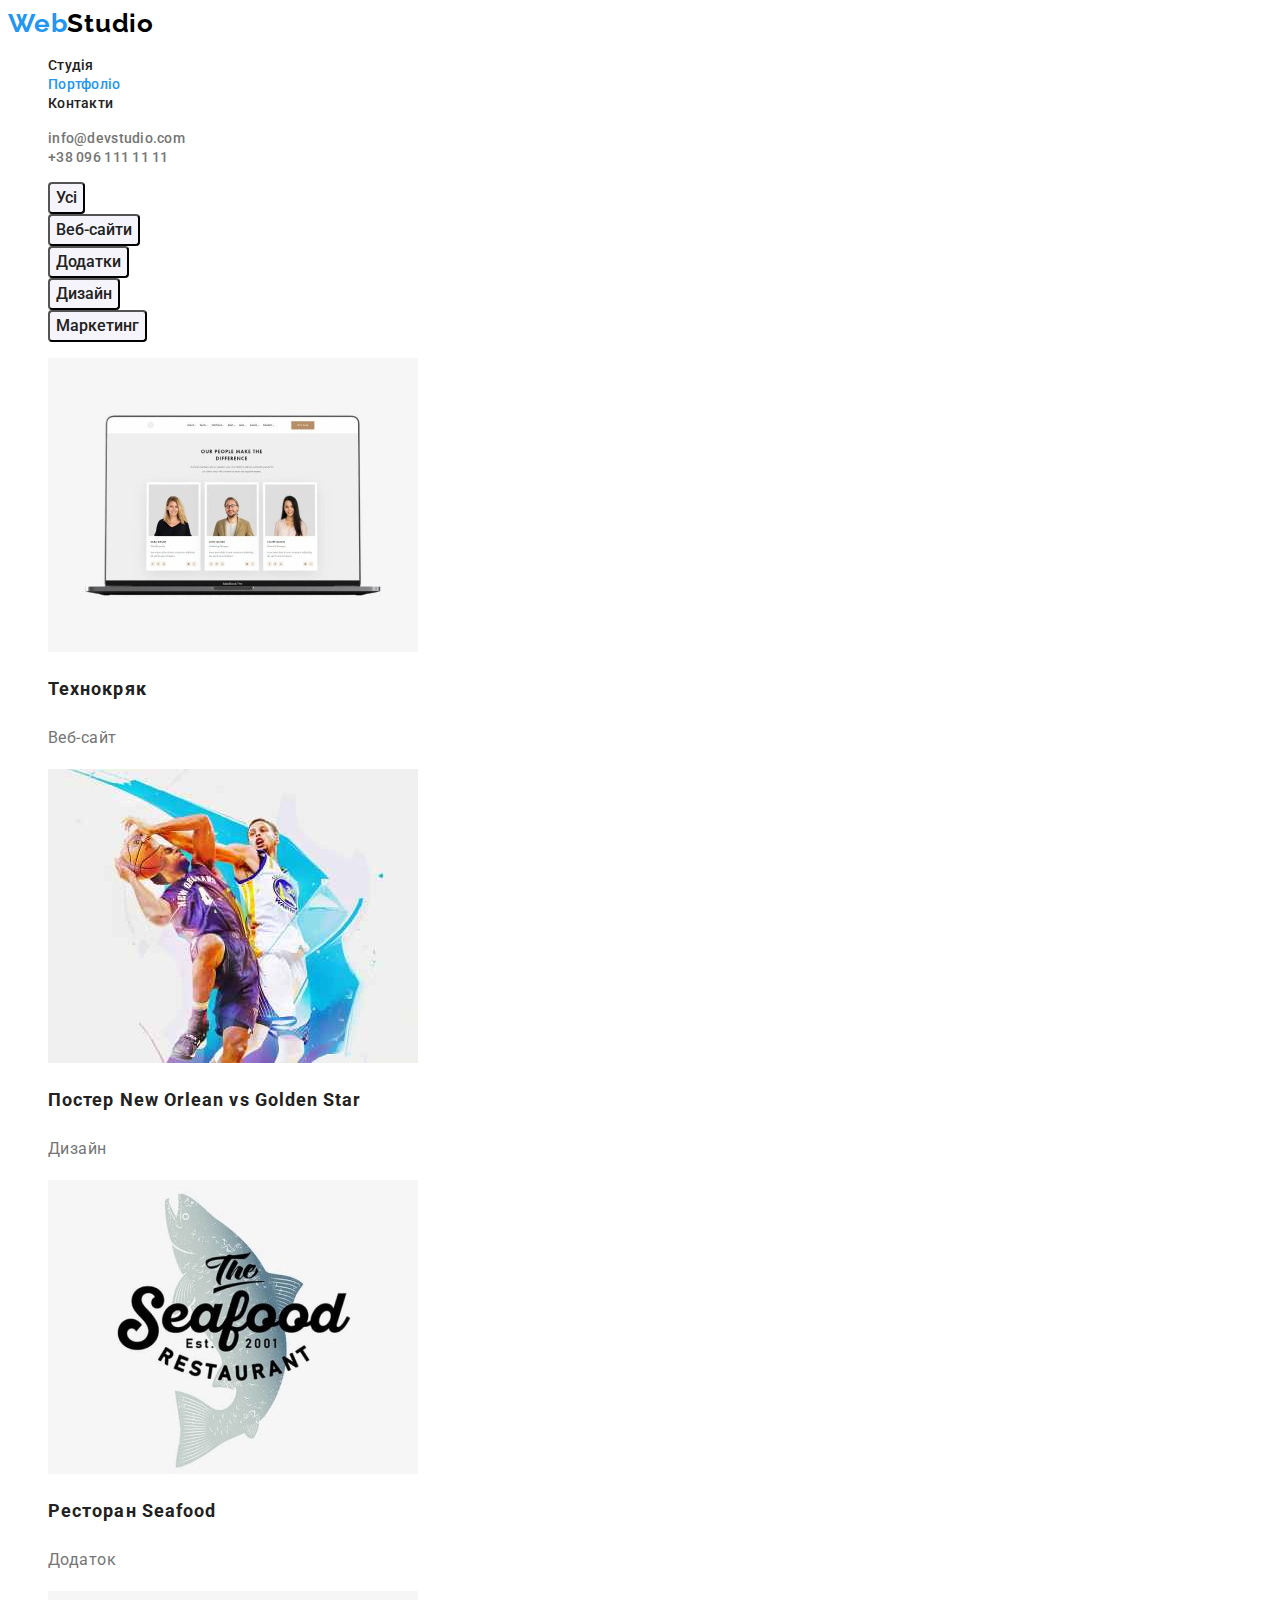
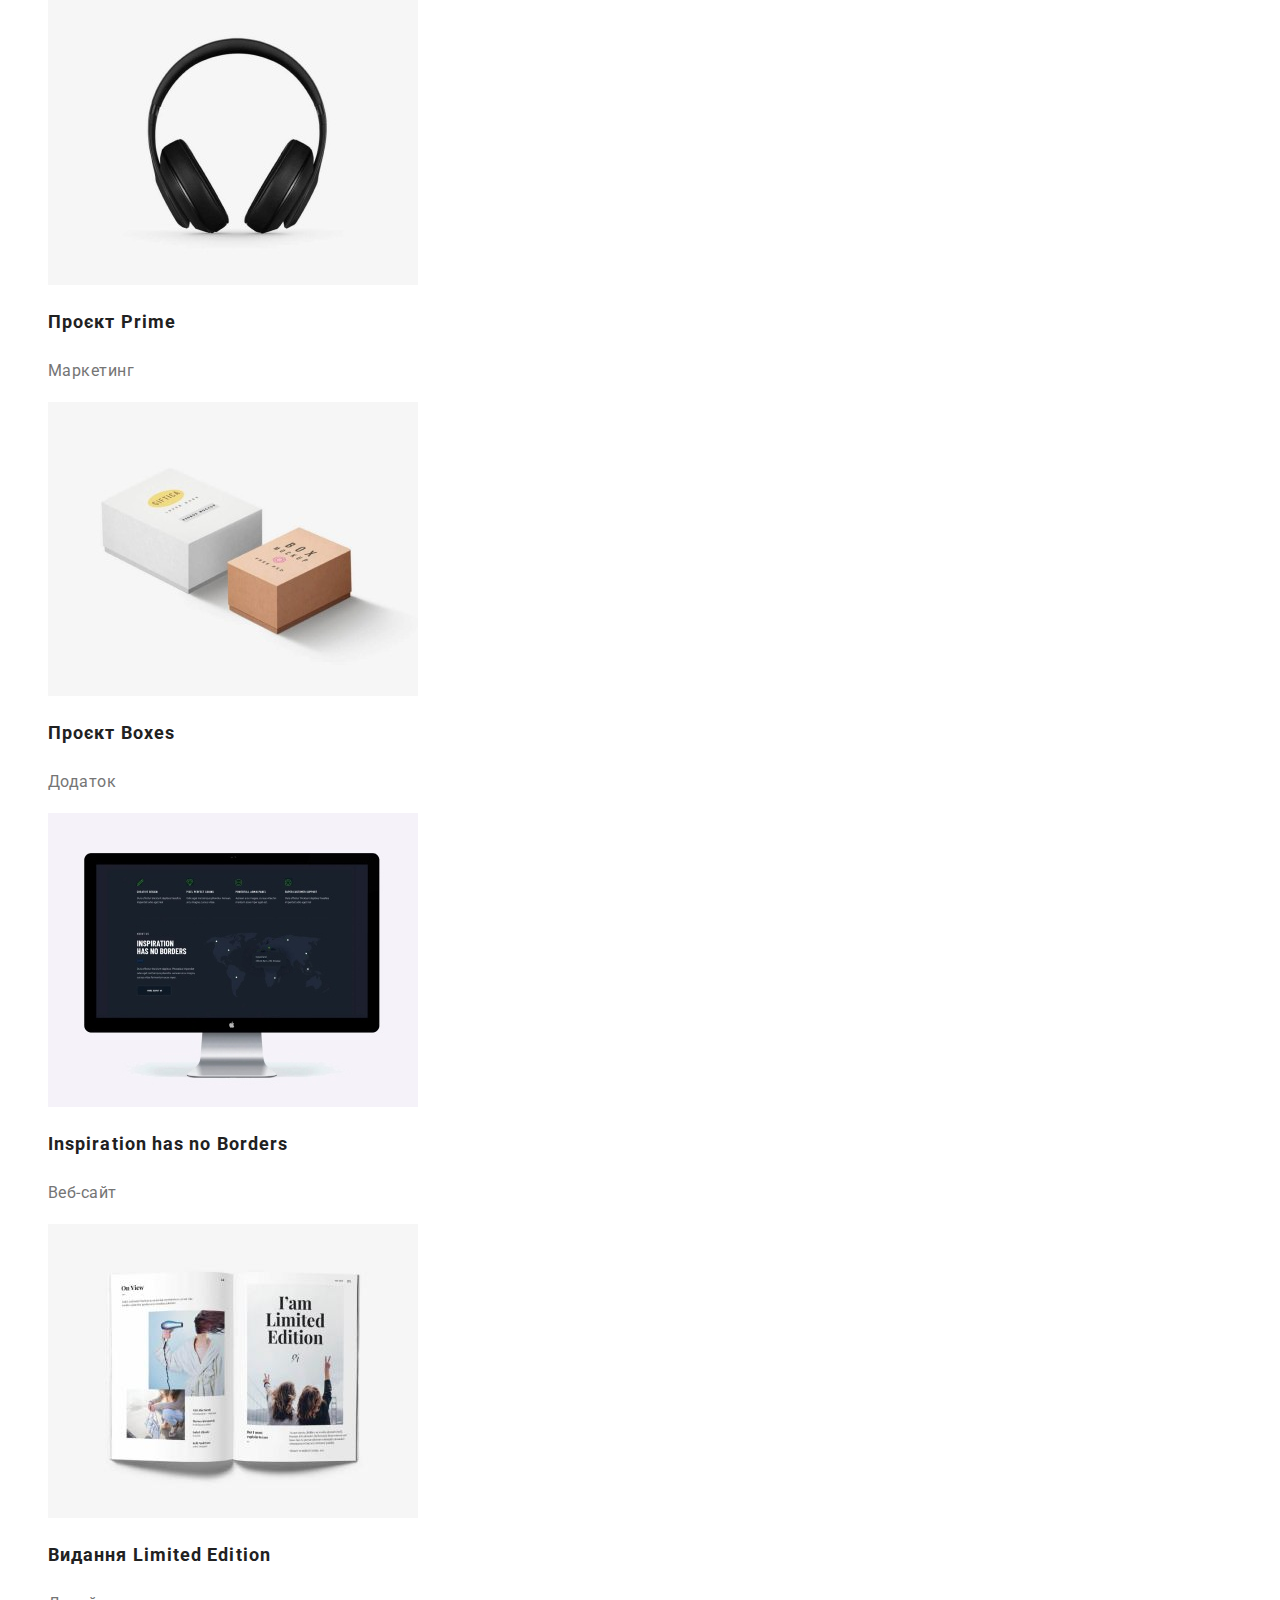
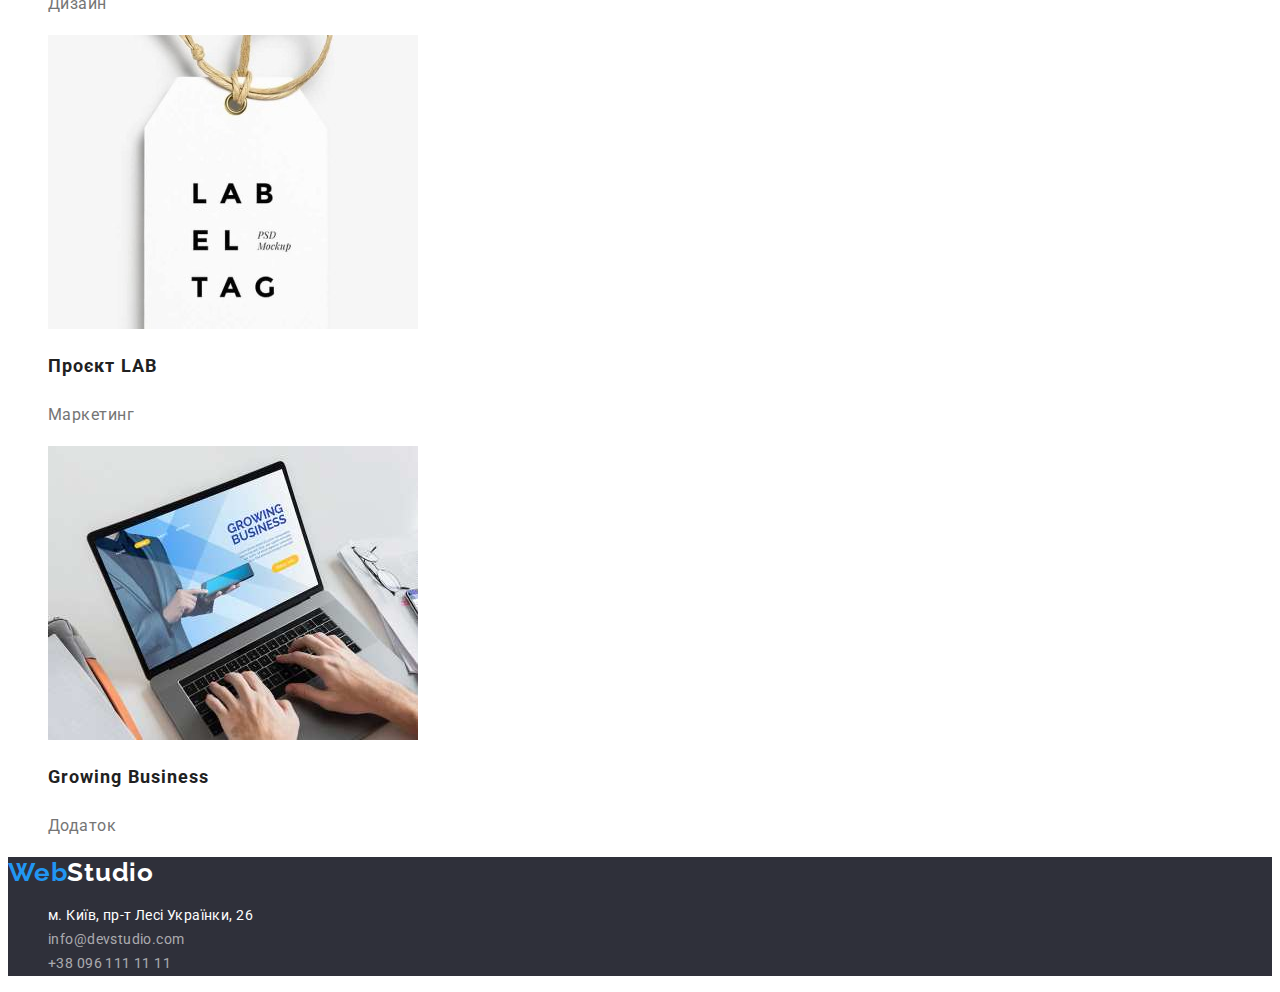
==== portfolio.html @ 32c5006b "Added portfolio.html from hw-02" ====
<!DOCTYPE html>
<html lang="uk">
  <head>
    <meta charset="UTF-8" />
    <meta http-equiv="X-UA-Compatible" content="IE=edge" />
    <meta name="viewport" content="width=device-width, initial-scale=1.0" />
    <link
      href="https://fonts.googleapis.com/css2?family=Raleway:wght@700&family=Roboto:wght@400;500;700;900&display=swap"
      rel="stylesheet"
    />
    <link rel="stylesheet" href="./css/styles.css" />
    <title lang="en">Портфоліо</title>
  </head>
  <body>
    <!-- Header navigation -->
    <header>
      <a href="./index.html" class="logo link">Web<span class="logo-header">Studio</span></a>
      <nav>
        <ul class="page-nav list">
          <li><a class="menu-link link" href="./index.html">Студія</a></li>
          <li><a class="menu-link link current" href="./portfolio.html">Портфоліо</a></li>
          <li><a class="menu-link link" href="">Контакти</a></li>
        </ul>
      </nav>
      <ul class="contact list">
        <li>
          <a class="contact-link link" href="mailto:info@devstudio.com">info@devstudio.com</a>
        </li>
        <li><a class="contact-link link" href="tel:+380961111111">+38 096 111 11 11</a></li>
      </ul>
    </header>
    <main>
      <!-- Portfolio navigation -->
      <section class="section portfolio">
        <h1 hidden>Приклади робіт</h1>
        <ul class="filter-list list">
          <li><button type="button" class="filter-btn">Усі</button></li>
          <li><button type="button" class="filter-btn">Веб-сайти</button></li>
          <li><button type="button" class="filter-btn">Додатки</button></li>
          <li><button type="button" class="filter-btn">Дизайн</button></li>
          <li><button type="button" class="filter-btn">Маркетинг</button></li>
        </ul>
        <ul class="portfolio-list list">
          <li>
            <a href="#" class="portfolio-link link">
              <img class="portfolio-img" src="./img/portfolio_1.jpg" alt="Технокряк" width="370" />
              <h2 class="portfolio-title">Технокряк</h2>
              <p class="portfolio-text">Веб-сайт</p>
            </a>
          </li>
          <li>
            <a href="#" class="portfolio-link link">
              <img
                class="portfolio-img"
                src="./img/portfolio_2.jpg"
                alt="New Orlean vs Golden Star"
                width="370"
              />
              <h2 class="portfolio-title">
                Постер <span lang="en">New Orlean vs Golden Star</span>
              </h2>
              <p class="portfolio-text">Дизайн</p>
            </a>
          </li>
          <li>
            <a href="#" class="portfolio-link link">
              <img class="portfolio-img" src="./img/portfolio_3.jpg" alt="Seafood" width="370" />
              <h2 class="portfolio-title">Ресторан <span lang="en">Seafood</span></h2>
              <p class="portfolio-text">Додаток</p>
            </a>
          </li>
          <li>
            <a href="#" class="portfolio-link link">
              <img class="portfolio-img" src="./img/portfolio_4.jpg" alt="Prime" width="370" />
              <h2 class="portfolio-title">Проєкт <span lang="en">Prime</span></h2>
              <p class="portfolio-text">Маркетинг</p>
            </a>
          </li>
          <li>
            <a href="#" class="potfolio-link link">
              <img class="portfolio-img" src="./img/portfolio_5.jpg" alt="Boxes" width="370" />
              <h2 class="portfolio-title">Проєкт <span lang="en">Boxes</span></h2>
              <p class="portfolio-text">Додаток</p>
            </a>
          </li>
          <li>
            <a href="#" class="portfolio-link link">
              <img
                class="portfolio-img"
                src="./img/portfolio_6.jpg"
                alt="Inspiration has no Borders"
                width="370"
              />
              <h2 class="portfolio-title"><span lang="en">Inspiration has no Borders</span></h2>
              <p class="portfolio-text">Веб-сайт</p>
            </a>
          </li>
          <li>
            <a href="#" class="portfolio-link link">
              <img
                class="portfolio-img"
                src="./img/portfolio_7.jpg"
                alt="Limited Edition"
                width="370"
              />
              <h2 class="portfolio-title">Видання <span lang="en">Limited Edition</span></h2>
              <p class="portfolio-text">Дизайн</p>
            </a>
          </li>
          <li>
            <a href="#" class="portfolio-link link">
              <img class="portfolio-img" src="./img/portfolio_8.jpg" alt="LAB" width="370" />
              <h2 class="portfolio-title">Проєкт <span lang="en">LAB</span></h2>
              <p class="portfolio-text">Маркетинг</p>
            </a>
          </li>
          <li>
            <a href="#" class="portfolio-link link">
              <img
                class="portfolio-img"
                src="./img/portfolio_9.jpg"
                alt="Growing Business"
                width="370"
              />
              <h2 class="portfolio-title"><span lang="en">Growing Business</span></h2>
              <p class="portfolio-text">Додаток</p>
            </a>
          </li>
        </ul>
      </section>
    </main>
    <!-- Footer section -->
    <footer class="footer">
      <a class="logo link" href="./index.html">Web<span class="logo-footer">Studio</span></a>
      <address>
        <ul class="footer-address list">
          <li>
            <a
              class="footer-location link"
              href="https://goo.gl/maps/BwEUq69gMEttFAh37"
              target="_blank"
              rel="noopener noreferrer nofollow"
              >м. Київ, пр-т Лесі Українки, 26</a
            >
          </li>
          <li>
            <a class="footer-conctact link" href="mailto:info@devstudio.com">info@devstudio.com</a>
          </li>
          <li><a class="footer-conctact link" href="tel:+380961111111">+38 096 111 11 11</a></li>
        </ul>
      </address>
    </footer>
  </body>
</html>
---- css/styles.css ----
/* * {
  margin: 0;
 
} */

:root {
  --primary-text-color: #212121;
  --add-text-color: #757575;
  --accent-color: #2196f3;
  --button-bg-color: #f5f4fa;
  --text-white-color: #ffffff;
  --bg-site-color: #ffffff;
  --bg-dark-color: #2f303a;
}

body {
  color: var(--primary-text-color);
  background-color: var(--bg-site-color);
  font-family: Roboto, sans-serif;
}

/* Header logo */
.logo {
  color: var(--accent-color);
  font-family: Raleway, sans-serif;
  font-weight: 700;
  font-size: 26px;
  line-height: 1.2;
  letter-spacing: 0.03em;
}

.logo-header {
  color: #000000;
}

.link {
  text-decoration: none;
}

.list {
  list-style: none;
}

/* Site nav */
.menu-link {
  font-weight: 500;
  font-size: 14px;
  line-height: 1.14;
  letter-spacing: 0.02em;
  color: var(--primary-text-color);
}

.menu-link:hover,
.menu-link:focus {
  color: var(--accent-color);
}

.menu-link:active {
  color: var(--accent-color);
}

.current {
  color: var(--accent-color);
}

/* Address header */
.contact-link {
  color: var(--add-text-color);
  font-size: 14px;
  font-weight: 500;
  line-height: 1.14;
  letter-spacing: 0.02em;
}

.contact-link:hover,
.contact-link:focus {
  color: var(--accent-color);
}

/* Hero section */
.hero {
  background-color: #2f303a;
}

.hero-title {
  color: #ffffff;

  font-weight: 900;
  font-size: 44px;
  line-height: 1.4;
  letter-spacing: 0.06em;
  text-transform: uppercase;
  text-align: center;
}

.btn-hero {
  font-weight: 700;
  font-size: 16px;
  line-height: 1.88;
  display: flex;
  align-items: center;
  text-align: center;
  letter-spacing: 0.06em;
  font-family: inherit;

  background-color: var(--accent-color);
  color: var(--text-white-color);
  cursor: pointer;
}

.btn-hero:hover,
.btn-hero:focus {
  background-color: #188ce8;
}

/* Features section */
.features-title {
  font-size: 14px;
  line-height: 1.14;
  letter-spacing: 0.03em;

  text-transform: uppercase;
}

.features-text {
  font-size: 14px;
  line-height: 1.7;
  letter-spacing: 0.03em;
  color: var(--add-text-color);
}

/* Activity section */
.activity-title,
.team-title {
  font-size: 36px;
  line-height: 1.2;
  text-align: center;
  letter-spacing: 0.03em;
}

/* Our team */
.team {
  background-color: #f5f4fa;
}

.team-name {
  font-weight: 500;
  font-size: 16px;
  line-height: 1.2;
  /* text-align: center; */
  letter-spacing: 0.03em;
}

.team-job {
  font-size: 16px;
  line-height: 1.19;
  /* text-align: center; */
  letter-spacing: 0.03em;
  color: var(--add-text-color);
}

/* Footer */
.footer {
  background-color: var(--bg-dark-color);
}

.logo-footer {
  color: var(--text-white-color);
}

.footer-location {
  font-style: normal;
  font-size: 14px;
  line-height: 1.71;
  letter-spacing: 0.03em;
  color: var(--text-white-color);
}

.footer-conctact {
  font-style: normal;
  font-size: 14px;
  line-height: 1.71;
  letter-spacing: 0.03em;
  color: rgba(255, 255, 255, 0.6);
}

.footer-location:hover,
.footer-location:focus {
  color: var(--accent-color);
}

.footer-conctact:hover,
.footer-conctact:focus {
  color: var(--accent-color);
}

/* CSS PORTFOLIO */

.portfolio {
  color: var(--primary-text-color);
}

.filter-btn {
  font-weight: 500;
  font-size: 16px;
  line-height: 1.62;

  text-align: center;
  font-family: inherit;

  color: var(--primary-text-color);
  background-color: var(--button-bg-color);
  cursor: pointer;
  border-radius: 4px;
}

.filter-btn:hover,
.filter-btn:focus {
  color: var(--text-white-color);
  background-color: var(--accent-color);
}

.portfolio-title {
  font-size: 18px;
  line-height: 2;
  letter-spacing: 0.06em;
  color: var(--primary-text-color);
}

.portfolio-text {
  font-size: 16px;
  line-height: 1.88;
  letter-spacing: 0.03em;
  color: var(--add-text-color);
}
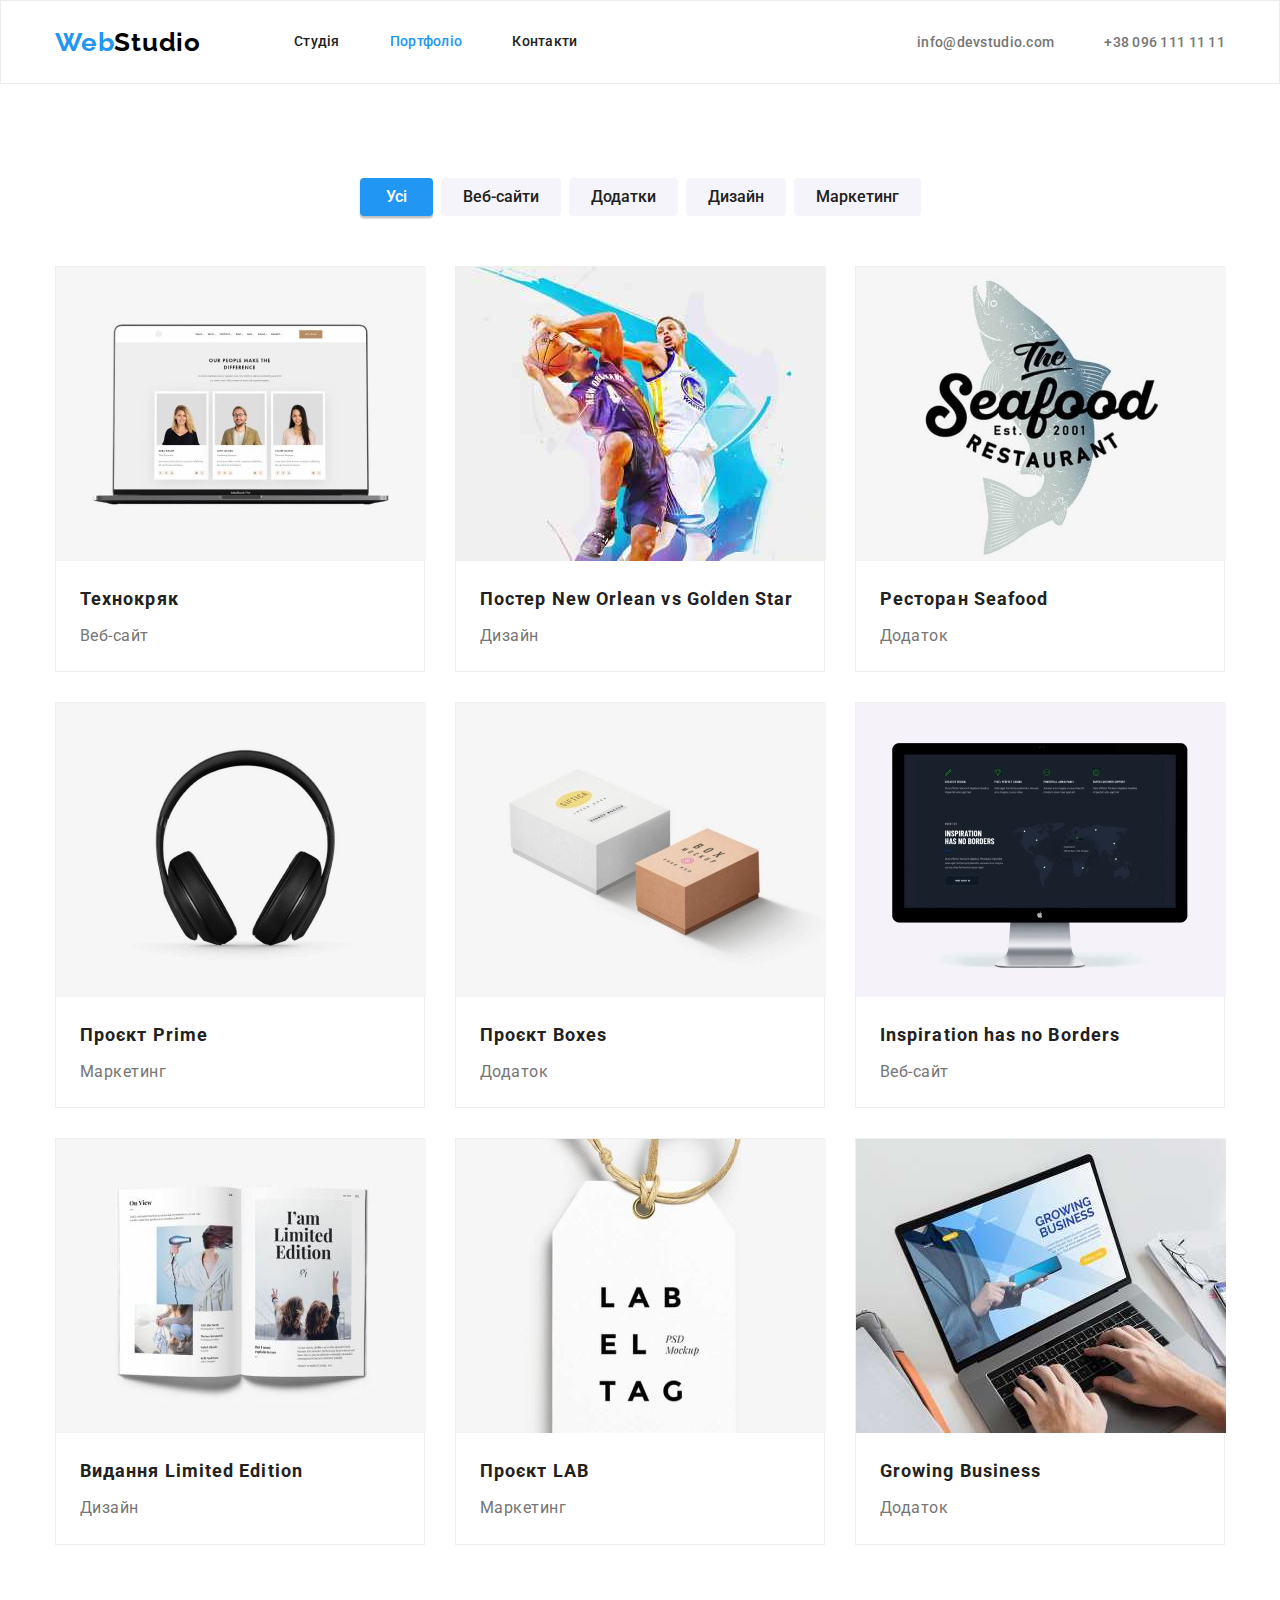
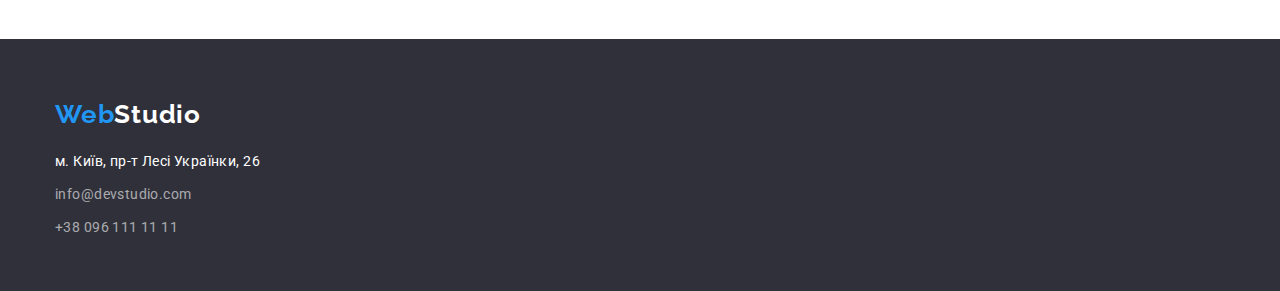
==== commit 1896f8ed: "Updated portfolio.html" ====
--- a/portfolio.html
+++ b/portfolio.html
@@ -8,147 +8,192 @@
       href="https://fonts.googleapis.com/css2?family=Raleway:wght@700&family=Roboto:wght@400;500;700;900&display=swap"
       rel="stylesheet"
     />
+    <link
+      rel="stylesheet"
+      href="https://cdnjs.cloudflare.com/ajax/libs/modern-normalize/1.1.0/modern-normalize.min.css"
+    />
     <link rel="stylesheet" href="./css/styles.css" />
-    <title lang="en">Портфоліо</title>
+    <title lang="en">Portfolio</title>
   </head>
   <body>
     <!-- Header navigation -->
-    <header>
-      <a href="./index.html" class="logo link">Web<span class="logo-header">Studio</span></a>
-      <nav>
-        <ul class="page-nav list">
-          <li><a class="menu-link link" href="./index.html">Студія</a></li>
-          <li><a class="menu-link link current" href="./portfolio.html">Портфоліо</a></li>
-          <li><a class="menu-link link" href="">Контакти</a></li>
+    <header class="header">
+      <div class="header-container container">
+        <a href="./index.html" class="logo link">Web<span class="logo-header">Studio</span></a>
+        <nav>
+          <ul class="page-nav list">
+            <li class="item"><a class="menu-link link" href="./index.html">Студія</a></li>
+            <li class="item">
+              <a class="menu-link link current" href="./portfolio.html">Портфоліо</a>
+            </li>
+            <li class="item"><a class="menu-link link" href="">Контакти</a></li>
+          </ul>
+        </nav>
+        <ul class="contact-list list">
+          <li class="item">
+            <a class="contact-link link" href="mailto:info@devstudio.com">info@devstudio.com</a>
+          </li>
+          <li class="item">
+            <a class="contact-link link" href="tel:+380961111111">+38 096 111 11 11</a>
+          </li>
         </ul>
-      </nav>
-      <ul class="contact list">
-        <li>
-          <a class="contact-link link" href="mailto:info@devstudio.com">info@devstudio.com</a>
-        </li>
-        <li><a class="contact-link link" href="tel:+380961111111">+38 096 111 11 11</a></li>
-      </ul>
+      </div>
     </header>
     <main>
       <!-- Portfolio navigation -->
-      <section class="section portfolio">
-        <h1 hidden>Приклади робіт</h1>
-        <ul class="filter-list list">
-          <li><button type="button" class="filter-btn">Усі</button></li>
-          <li><button type="button" class="filter-btn">Веб-сайти</button></li>
-          <li><button type="button" class="filter-btn">Додатки</button></li>
-          <li><button type="button" class="filter-btn">Дизайн</button></li>
-          <li><button type="button" class="filter-btn">Маркетинг</button></li>
-        </ul>
-        <ul class="portfolio-list list">
-          <li>
-            <a href="#" class="portfolio-link link">
-              <img class="portfolio-img" src="./img/portfolio_1.jpg" alt="Технокряк" width="370" />
-              <h2 class="portfolio-title">Технокряк</h2>
-              <p class="portfolio-text">Веб-сайт</p>
-            </a>
-          </li>
-          <li>
-            <a href="#" class="portfolio-link link">
-              <img
-                class="portfolio-img"
-                src="./img/portfolio_2.jpg"
-                alt="New Orlean vs Golden Star"
-                width="370"
-              />
-              <h2 class="portfolio-title">
-                Постер <span lang="en">New Orlean vs Golden Star</span>
-              </h2>
-              <p class="portfolio-text">Дизайн</p>
-            </a>
-          </li>
-          <li>
-            <a href="#" class="portfolio-link link">
-              <img class="portfolio-img" src="./img/portfolio_3.jpg" alt="Seafood" width="370" />
-              <h2 class="portfolio-title">Ресторан <span lang="en">Seafood</span></h2>
-              <p class="portfolio-text">Додаток</p>
-            </a>
-          </li>
-          <li>
-            <a href="#" class="portfolio-link link">
-              <img class="portfolio-img" src="./img/portfolio_4.jpg" alt="Prime" width="370" />
-              <h2 class="portfolio-title">Проєкт <span lang="en">Prime</span></h2>
-              <p class="portfolio-text">Маркетинг</p>
-            </a>
-          </li>
-          <li>
-            <a href="#" class="potfolio-link link">
-              <img class="portfolio-img" src="./img/portfolio_5.jpg" alt="Boxes" width="370" />
-              <h2 class="portfolio-title">Проєкт <span lang="en">Boxes</span></h2>
-              <p class="portfolio-text">Додаток</p>
-            </a>
-          </li>
-          <li>
-            <a href="#" class="portfolio-link link">
-              <img
-                class="portfolio-img"
-                src="./img/portfolio_6.jpg"
-                alt="Inspiration has no Borders"
-                width="370"
-              />
-              <h2 class="portfolio-title"><span lang="en">Inspiration has no Borders</span></h2>
-              <p class="portfolio-text">Веб-сайт</p>
-            </a>
-          </li>
-          <li>
-            <a href="#" class="portfolio-link link">
-              <img
-                class="portfolio-img"
-                src="./img/portfolio_7.jpg"
-                alt="Limited Edition"
-                width="370"
-              />
-              <h2 class="portfolio-title">Видання <span lang="en">Limited Edition</span></h2>
-              <p class="portfolio-text">Дизайн</p>
-            </a>
-          </li>
-          <li>
-            <a href="#" class="portfolio-link link">
-              <img class="portfolio-img" src="./img/portfolio_8.jpg" alt="LAB" width="370" />
-              <h2 class="portfolio-title">Проєкт <span lang="en">LAB</span></h2>
-              <p class="portfolio-text">Маркетинг</p>
-            </a>
-          </li>
-          <li>
-            <a href="#" class="portfolio-link link">
-              <img
-                class="portfolio-img"
-                src="./img/portfolio_9.jpg"
-                alt="Growing Business"
-                width="370"
-              />
-              <h2 class="portfolio-title"><span lang="en">Growing Business</span></h2>
-              <p class="portfolio-text">Додаток</p>
-            </a>
-          </li>
-        </ul>
+      <section class="section-portfolio section">
+        <div class="container">
+          <h1 hidden>Приклади робіт</h1>
+          <ul class="filter-list list">
+            <li class="item">
+              <button type="button" class="filter-btn button-all primary">Усі</button>
+            </li>
+            <li class="item"><button type="button" class="filter-btn">Веб-сайти</button></li>
+            <li class="item"><button type="button" class="filter-btn">Додатки</button></li>
+            <li class="item"><button type="button" class="filter-btn">Дизайн</button></li>
+            <li class="item"><button type="button" class="filter-btn">Маркетинг</button></li>
+          </ul>
+        </div>
+        <div class="container">
+          <ul class="portfolio-list list">
+            <li class="item">
+              <a href="#" class="portfolio-link link">
+                <img
+                  class="portfolio-img"
+                  src="./img/portfolio_1.jpg"
+                  alt="Технокряк"
+                  width="370"
+                />
+                <div class="text-item">
+                  <h2 class="portfolio-title">Технокряк</h2>
+                  <p class="portfolio-text">Веб-сайт</p>
+                </div>
+              </a>
+            </li>
+            <li class="item">
+              <a href="#" class="portfolio-link link">
+                <img
+                  class="portfolio-img"
+                  src="./img/portfolio_2.jpg"
+                  alt="New Orlean vs Golden Star"
+                  width="370"
+                />
+                <div class="text-item">
+                  <h2 class="portfolio-title">
+                    Постер <span lang="en">New Orlean vs Golden Star</span>
+                  </h2>
+                  <p class="portfolio-text">Дизайн</p>
+                </div>
+              </a>
+            </li>
+            <li class="item">
+              <a href="#" class="portfolio-link link">
+                <img class="portfolio-img" src="./img/portfolio_3.jpg" alt="Seafood" width="370" />
+                <div class="text-item">
+                  <h2 class="portfolio-title">Ресторан <span lang="en">Seafood</span></h2>
+                  <p class="portfolio-text">Додаток</p>
+                </div>
+              </a>
+            </li>
+            <li class="item">
+              <a href="#" class="portfolio-link link">
+                <img class="portfolio-img" src="./img/portfolio_4.jpg" alt="Prime" width="370" />
+                <div class="text-item">
+                  <h2 class="portfolio-title">Проєкт <span lang="en">Prime</span></h2>
+                  <p class="portfolio-text">Маркетинг</p>
+                </div>
+              </a>
+            </li>
+            <li class="item">
+              <a href="#" class="potfolio-link link">
+                <img class="portfolio-img" src="./img/portfolio_5.jpg" alt="Boxes" width="370" />
+                <div class="text-item">
+                  <h2 class="portfolio-title">Проєкт <span lang="en">Boxes</span></h2>
+                  <p class="portfolio-text">Додаток</p>
+                </div>
+              </a>
+            </li>
+            <li class="item">
+              <a href="#" class="portfolio-link link">
+                <img
+                  class="portfolio-img"
+                  src="./img/portfolio_6.jpg"
+                  alt="Inspiration has no Borders"
+                  width="370"
+                />
+                <div class="text-item">
+                  <h2 class="portfolio-title"><span lang="en">Inspiration has no Borders</span></h2>
+                  <p class="portfolio-text">Веб-сайт</p>
+                </div>
+              </a>
+            </li>
+            <li class="item">
+              <a href="#" class="portfolio-link link">
+                <img
+                  class="portfolio-img"
+                  src="./img/portfolio_7.jpg"
+                  alt="Limited Edition"
+                  width="370"
+                />
+                <div class="text-item">
+                  <h2 class="portfolio-title">Видання <span lang="en">Limited Edition</span></h2>
+                  <p class="portfolio-text">Дизайн</p>
+                </div>
+              </a>
+            </li>
+            <li class="item">
+              <a href="#" class="portfolio-link link">
+                <img class="portfolio-img" src="./img/portfolio_8.jpg" alt="LAB" width="370" />
+                <div class="text-item">
+                  <h2 class="portfolio-title">Проєкт <span lang="en">LAB</span></h2>
+                  <p class="portfolio-text">Маркетинг</p>
+                </div>
+              </a>
+            </li>
+            <li class="item">
+              <a href="#" class="portfolio-link link">
+                <img
+                  class="portfolio-img"
+                  src="./img/portfolio_9.jpg"
+                  alt="Growing Business"
+                  width="370"
+                />
+                <div class="text-item">
+                  <h2 class="portfolio-title"><span lang="en">Growing Business</span></h2>
+                  <p class="portfolio-text">Додаток</p>
+                </div>
+              </a>
+            </li>
+          </ul>
+        </div>
       </section>
     </main>
     <!-- Footer section -->
     <footer class="footer">
-      <a class="logo link" href="./index.html">Web<span class="logo-footer">Studio</span></a>
-      <address>
-        <ul class="footer-address list">
-          <li>
-            <a
-              class="footer-location link"
-              href="https://goo.gl/maps/BwEUq69gMEttFAh37"
-              target="_blank"
-              rel="noopener noreferrer nofollow"
-              >м. Київ, пр-т Лесі Українки, 26</a
-            >
-          </li>
-          <li>
-            <a class="footer-conctact link" href="mailto:info@devstudio.com">info@devstudio.com</a>
-          </li>
-          <li><a class="footer-conctact link" href="tel:+380961111111">+38 096 111 11 11</a></li>
-        </ul>
-      </address>
+      <div class="container">
+        <a class="logo link link-footer" href="./index.html"
+          >Web<span class="logo-footer">Studio</span></a
+        >
+        <address>
+          <ul class="footer-address list">
+            <li>
+              <a
+                class="footer-location link"
+                href="https://goo.gl/maps/BwEUq69gMEttFAh37"
+                target="_blank"
+                rel="noopener noreferrer nofollow"
+                >м. Київ, пр-т Лесі Українки, 26</a
+              >
+            </li>
+            <li>
+              <a class="footer-conctact link" href="mailto:info@devstudio.com"
+                >info@devstudio.com</a
+              >
+            </li>
+            <li><a class="footer-conctact link" href="tel:+380961111111">+38 096 111 11 11</a></li>
+          </ul>
+        </address>
+      </div>
     </footer>
   </body>
 </html>
--- a/css/styles.css
+++ b/css/styles.css
@@ -1,8 +1,3 @@
-/* * {
-  margin: 0;
- 
-} */
-
 :root {
   --primary-text-color: #212121;
   --add-text-color: #757575;
@@ -13,13 +8,67 @@
   --bg-dark-color: #2f303a;
 }
 
+/* Global styles */
+html {
+  box-sizing: border-box;
+}
+
+*,
+*::before,
+*::after {
+  box-sizing: inherit;
+}
+
 body {
   color: var(--primary-text-color);
   background-color: var(--bg-site-color);
   font-family: Roboto, sans-serif;
+  margin: 0;
+}
+
+h1,
+h2,
+h3,
+h4,
+h5,
+h6,
+p {
+  margin-top: 0;
+  margin-bottom: 0;
+}
+
+.link {
+  text-decoration: none;
+}
+
+.list {
+  list-style: none;
+  padding: 0;
+  margin: 0;
+}
+
+.section {
+  padding-top: 94px;
+  padding-bottom: 94px;
+}
+
+.container {
+  width: 1200px;
+  padding: 0 15px;
+  margin: 0 auto;
 }
 
 /* Header logo */
+
+.header {
+  border: 1px solid #ececec;
+}
+
+.header-container {
+  display: flex;
+  align-items: center;
+}
+
 .logo {
   color: var(--accent-color);
   font-family: Raleway, sans-serif;
@@ -33,21 +82,28 @@
   color: #000000;
 }
 
-.link {
-  text-decoration: none;
-}
-
-.list {
-  list-style: none;
-}
-
-/* Site nav */
+/* Nav section */
+
+.page-nav {
+  display: flex;
+  margin-left: 93px;
+}
+
 .menu-link {
+  display: block;
+  padding-top: 32px;
+  padding-bottom: 32px;
+
   font-weight: 500;
   font-size: 14px;
   line-height: 1.14;
   letter-spacing: 0.02em;
+
   color: var(--primary-text-color);
+}
+
+.page-nav .item:not(:last-child) {
+  margin-right: 50px;
 }
 
 .menu-link:hover,
@@ -63,13 +119,29 @@
   color: var(--accent-color);
 }
 
-/* Address header */
+/* Contact section */
+
+.contact-list {
+  display: flex;
+  margin-left: auto;
+}
+
+.contact-list .item {
+  padding-top: 32px;
+  padding-bottom: 32px;
+}
+
+.contact-list .item:not(:last-child) {
+  margin-right: 50px;
+}
+
 .contact-link {
-  color: var(--add-text-color);
   font-size: 14px;
   font-weight: 500;
   line-height: 1.14;
   letter-spacing: 0.02em;
+
+  color: var(--add-text-color);
 }
 
 .contact-link:hover,
@@ -78,34 +150,48 @@
 }
 
 /* Hero section */
-.hero {
+
+.section-hero {
+  padding-top: 200px;
+  padding-bottom: 200px;
+  margin: 0 auto;
+  text-align: center;
+
   background-color: #2f303a;
 }
 
 .hero-title {
-  color: #ffffff;
+  margin: 0 auto;
+  margin-bottom: 30px;
+  width: 696px;
 
   font-weight: 900;
   font-size: 44px;
   line-height: 1.4;
   letter-spacing: 0.06em;
   text-transform: uppercase;
-  text-align: center;
+
+  color: #ffffff;
 }
 
 .btn-hero {
+  display: inline-block;
+  padding: 10px 32px;
+  min-width: 216px;
+
   font-weight: 700;
   font-size: 16px;
   line-height: 1.88;
-  display: flex;
-  align-items: center;
-  text-align: center;
   letter-spacing: 0.06em;
   font-family: inherit;
 
   background-color: var(--accent-color);
   color: var(--text-white-color);
   cursor: pointer;
+
+  border: transparent;
+  box-shadow: 0px 4px 4px rgba(0, 0, 0, 0.15);
+  border-radius: 4px;
 }
 
 .btn-hero:hover,
@@ -114,7 +200,14 @@
 }
 
 /* Features section */
+
+.features-list {
+  display: flex;
+}
+
 .features-title {
+  margin-bottom: 10px;
+
   font-size: 14px;
   line-height: 1.14;
   letter-spacing: 0.03em;
@@ -126,42 +219,100 @@
   font-size: 14px;
   line-height: 1.7;
   letter-spacing: 0.03em;
+
   color: var(--add-text-color);
 }
 
 /* Activity section */
+
+.section-activity {
+  padding-top: 0;
+}
+
 .activity-title,
 .team-title {
+  padding-bottom: 50px;
+
   font-size: 36px;
   line-height: 1.2;
   text-align: center;
   letter-spacing: 0.03em;
 }
 
+.activity-img {
+  display: flex;
+}
+
+.activity-img .item:not(:last-child) {
+  padding-right: 30px;
+}
+
+.activity-img .img {
+  display: block;
+}
+
 /* Our team */
+
 .team {
+  margin: 0 auto;
   background-color: #f5f4fa;
 }
 
+.team-list {
+  display: flex;
+}
+
+.team-item {
+  background: var(--bg-site-color);
+  box-shadow: 0px 1px 3px rgba(0, 0, 0, 0.12), 0px 1px 1px rgba(0, 0, 0, 0.14),
+    0px 2px 1px rgba(0, 0, 0, 0.2);
+  border-radius: 0px 0px 4px 4px;
+}
+
+.team-item:not(:last-child) {
+  margin-right: 30px;
+}
+
+.team-img {
+  display: block;
+}
+
+.team-content {
+  padding-top: 30px;
+  padding-bottom: 30px;
+  text-align: center;
+}
+
 .team-name {
+  margin-bottom: 10px;
   font-weight: 500;
   font-size: 16px;
   line-height: 1.2;
-  /* text-align: center; */
   letter-spacing: 0.03em;
 }
 
 .team-job {
   font-size: 16px;
   line-height: 1.19;
-  /* text-align: center; */
-  letter-spacing: 0.03em;
+  letter-spacing: 0.03em;
+
   color: var(--add-text-color);
 }
 
-/* Footer */
+/* Footer section*/
+
 .footer {
+  margin: 0 auto;
+  height: 252px;
+  padding-top: 60px;
+  padding-bottom: 60px;
+
   background-color: var(--bg-dark-color);
+}
+
+.link-footer {
+  display: inline-block;
+  margin-bottom: 20px;
 }
 
 .logo-footer {
@@ -169,18 +320,26 @@
 }
 
 .footer-location {
+  display: inline-block;
+  margin-bottom: 9px;
+
   font-style: normal;
   font-size: 14px;
   line-height: 1.71;
   letter-spacing: 0.03em;
+
   color: var(--text-white-color);
 }
 
 .footer-conctact {
+  display: inline-block;
+  margin-bottom: 9px;
+
   font-style: normal;
   font-size: 14px;
   line-height: 1.71;
   letter-spacing: 0.03em;
+
   color: rgba(255, 255, 255, 0.6);
 }
 
@@ -196,11 +355,26 @@
 
 /* CSS PORTFOLIO */
 
-.portfolio {
+/* Filter buttons */
+
+.filter-list {
+  display: flex;
+  justify-content: center;
+  margin-bottom: 50px;
+}
+
+.filter-list .item:not(:last-child) {
+  padding-right: 8px;
+}
+
+.section-portfolio {
   color: var(--primary-text-color);
 }
 
 .filter-btn {
+  padding: 6px 22px;
+  min-width: 73px;
+
   font-weight: 500;
   font-size: 16px;
   line-height: 1.62;
@@ -211,7 +385,20 @@
   color: var(--primary-text-color);
   background-color: var(--button-bg-color);
   cursor: pointer;
+
+  border: transparent;
   border-radius: 4px;
+}
+
+.button-all {
+  padding: 6px 25px;
+}
+
+.filter-list .primary {
+  color: var(--text-white-color);
+  background-color: var(--accent-color);
+  box-shadow: 0px 3px 1px rgba(0, 0, 0, 0.1), 0px 1px 2px rgba(0, 0, 0, 0.08),
+    0px 2px 2px rgba(0, 0, 0, 0.12);
 }
 
 .filter-btn:hover,
@@ -220,16 +407,55 @@
   background-color: var(--accent-color);
 }
 
+/* Portfolio section */
+
+.portfolio-list {
+  display: flex;
+  flex-wrap: wrap;
+}
+
+.portfolio-list .item {
+  width: calc((100% - 60px) / 3);
+  margin-right: 30px;
+  margin-bottom: 30px;
+
+  border: 1px solid #eeeeee;
+}
+
+.portfolio-list .item:nth-child(3n) {
+  margin-right: 0;
+}
+
+.portfolio-list .item:nth-last-child(-n + 3) {
+  margin-bottom: 0;
+}
+
+.portfolio-img {
+  display: block;
+}
+
+.portfolio-list .text-item {
+  padding: 20px 24px;
+}
+
 .portfolio-title {
+  margin-bottom: 4px;
   font-size: 18px;
   line-height: 2;
   letter-spacing: 0.06em;
+
   color: var(--primary-text-color);
+}
+
+.portfolio-title:hover,
+.portfolio-title:focus {
+  color: var(--accent-color);
 }
 
 .portfolio-text {
   font-size: 16px;
   line-height: 1.88;
   letter-spacing: 0.03em;
+
   color: var(--add-text-color);
 }
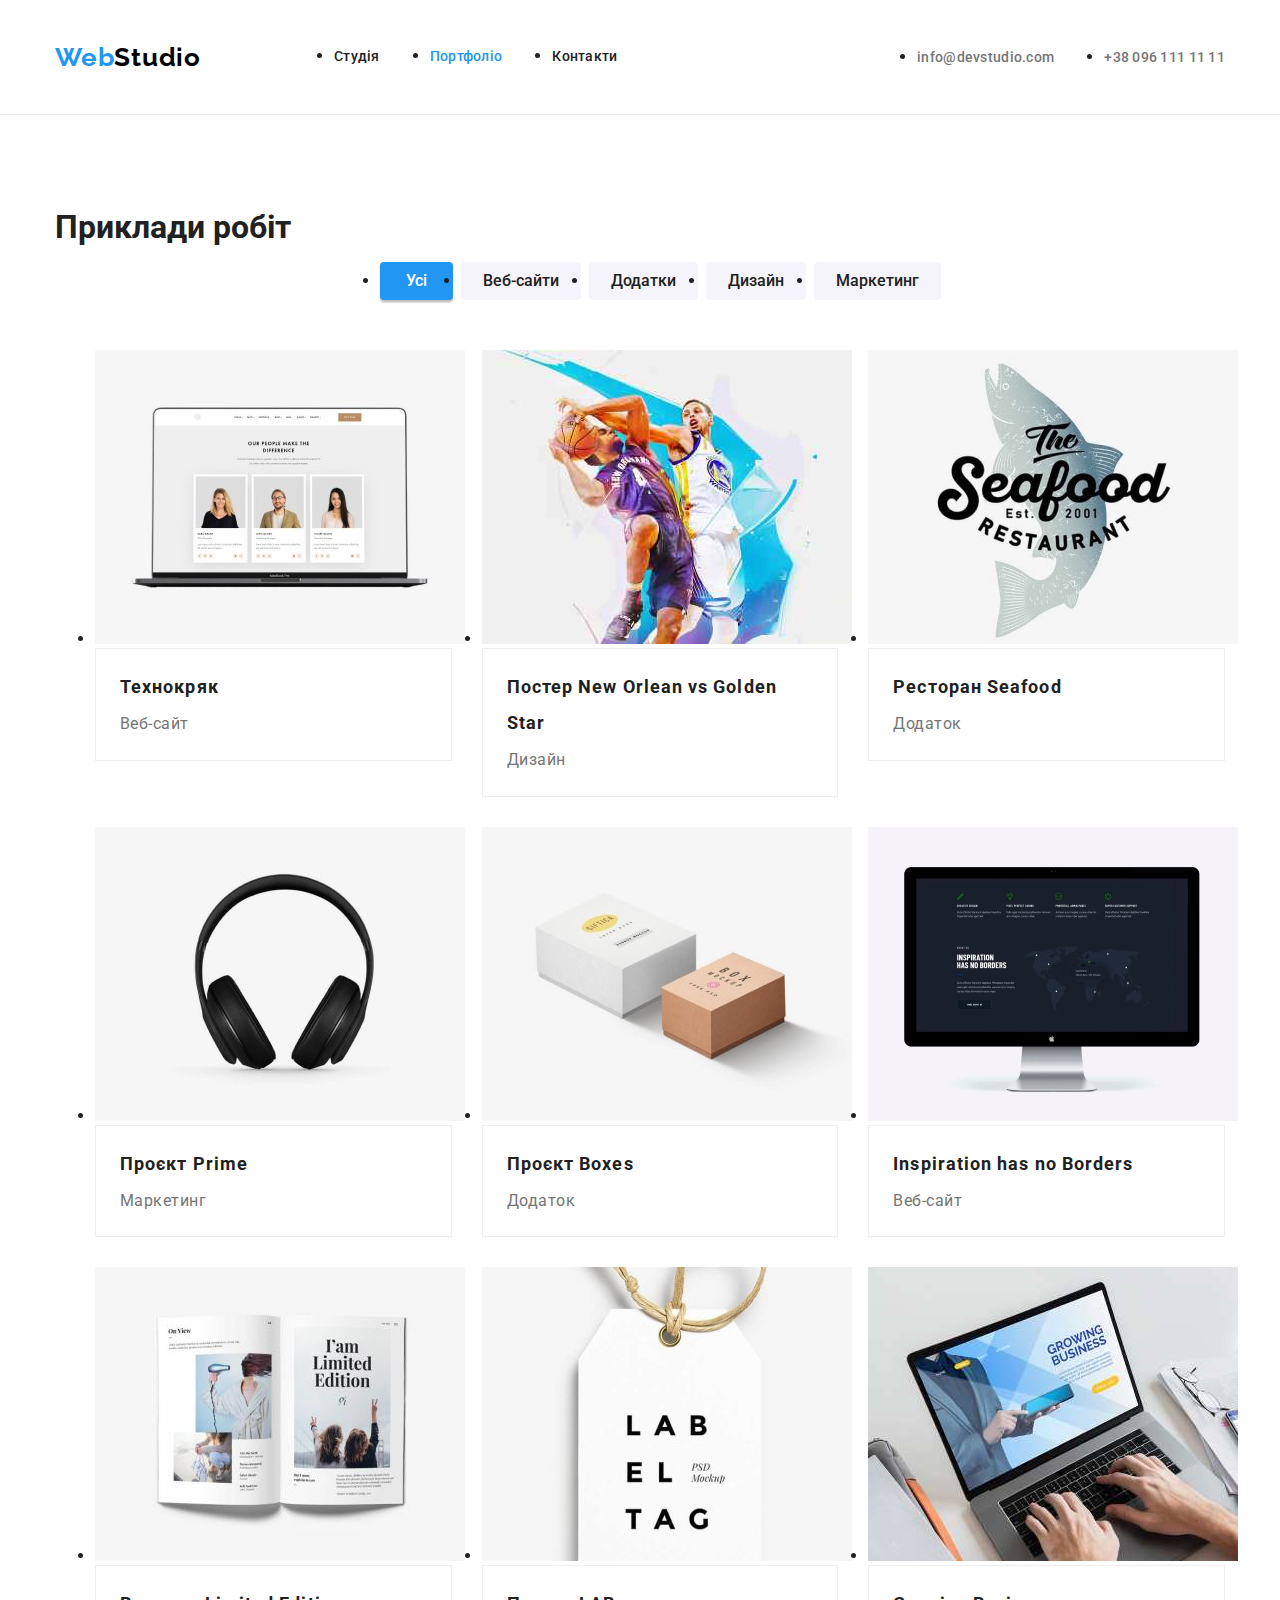
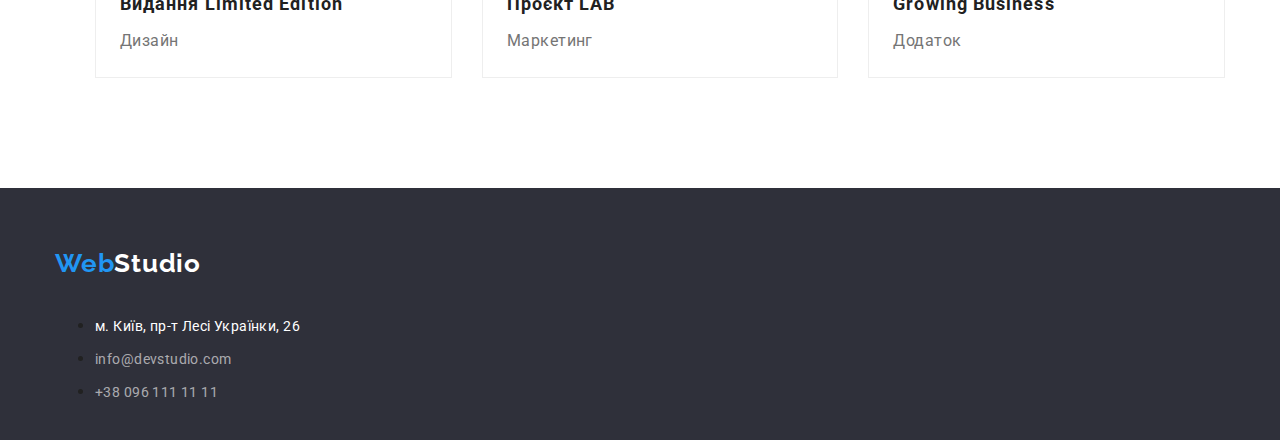
==== commit 962d180b: "Fixed the name of the classes" ====
--- a/portfolio.html
+++ b/portfolio.html
@@ -20,8 +20,8 @@
     <header class="header">
       <div class="header-container container">
         <a href="./index.html" class="logo link">Web<span class="logo-header">Studio</span></a>
-        <nav>
-          <ul class="page-nav list">
+        <nav class="menu-nav">
+          <ul class="page-nav">
             <li class="item"><a class="menu-link link" href="./index.html">Студія</a></li>
             <li class="item">
               <a class="menu-link link current" href="./portfolio.html">Портфоліо</a>
@@ -29,7 +29,7 @@
             <li class="item"><a class="menu-link link" href="">Контакти</a></li>
           </ul>
         </nav>
-        <ul class="contact-list list">
+        <ul class="contact-list">
           <li class="item">
             <a class="contact-link link" href="mailto:info@devstudio.com">info@devstudio.com</a>
           </li>
@@ -41,10 +41,10 @@
     </header>
     <main>
       <!-- Portfolio navigation -->
-      <section class="section-portfolio section">
+      <section class="section">
         <div class="container">
-          <h1 hidden>Приклади робіт</h1>
-          <ul class="filter-list list">
+          <h1 class="visually-hidden">Приклади робіт</h1>
+          <ul class="filter-list">
             <li class="item">
               <button type="button" class="filter-btn button-all primary">Усі</button>
             </li>
@@ -53,17 +53,10 @@
             <li class="item"><button type="button" class="filter-btn">Дизайн</button></li>
             <li class="item"><button type="button" class="filter-btn">Маркетинг</button></li>
           </ul>
-        </div>
-        <div class="container">
-          <ul class="portfolio-list list">
+          <ul class="portfolio-list">
             <li class="item">
               <a href="#" class="portfolio-link link">
-                <img
-                  class="portfolio-img"
-                  src="./img/portfolio_1.jpg"
-                  alt="Технокряк"
-                  width="370"
-                />
+                <img src="./img/portfolio_1.jpg" alt="Технокряк" width="370" />
                 <div class="text-item">
                   <h2 class="portfolio-title">Технокряк</h2>
                   <p class="portfolio-text">Веб-сайт</p>
@@ -72,12 +65,7 @@
             </li>
             <li class="item">
               <a href="#" class="portfolio-link link">
-                <img
-                  class="portfolio-img"
-                  src="./img/portfolio_2.jpg"
-                  alt="New Orlean vs Golden Star"
-                  width="370"
-                />
+                <img src="./img/portfolio_2.jpg" alt="New Orlean vs Golden Star" width="370" />
                 <div class="text-item">
                   <h2 class="portfolio-title">
                     Постер <span lang="en">New Orlean vs Golden Star</span>
@@ -88,7 +76,7 @@
             </li>
             <li class="item">
               <a href="#" class="portfolio-link link">
-                <img class="portfolio-img" src="./img/portfolio_3.jpg" alt="Seafood" width="370" />
+                <img src="./img/portfolio_3.jpg" alt="Seafood" width="370" />
                 <div class="text-item">
                   <h2 class="portfolio-title">Ресторан <span lang="en">Seafood</span></h2>
                   <p class="portfolio-text">Додаток</p>
@@ -97,7 +85,7 @@
             </li>
             <li class="item">
               <a href="#" class="portfolio-link link">
-                <img class="portfolio-img" src="./img/portfolio_4.jpg" alt="Prime" width="370" />
+                <img src="./img/portfolio_4.jpg" alt="Prime" width="370" />
                 <div class="text-item">
                   <h2 class="portfolio-title">Проєкт <span lang="en">Prime</span></h2>
                   <p class="portfolio-text">Маркетинг</p>
@@ -106,7 +94,7 @@
             </li>
             <li class="item">
               <a href="#" class="potfolio-link link">
-                <img class="portfolio-img" src="./img/portfolio_5.jpg" alt="Boxes" width="370" />
+                <img src="./img/portfolio_5.jpg" alt="Boxes" width="370" />
                 <div class="text-item">
                   <h2 class="portfolio-title">Проєкт <span lang="en">Boxes</span></h2>
                   <p class="portfolio-text">Додаток</p>
@@ -115,12 +103,7 @@
             </li>
             <li class="item">
               <a href="#" class="portfolio-link link">
-                <img
-                  class="portfolio-img"
-                  src="./img/portfolio_6.jpg"
-                  alt="Inspiration has no Borders"
-                  width="370"
-                />
+                <img src="./img/portfolio_6.jpg" alt="Inspiration has no Borders" width="370" />
                 <div class="text-item">
                   <h2 class="portfolio-title"><span lang="en">Inspiration has no Borders</span></h2>
                   <p class="portfolio-text">Веб-сайт</p>
@@ -129,12 +112,7 @@
             </li>
             <li class="item">
               <a href="#" class="portfolio-link link">
-                <img
-                  class="portfolio-img"
-                  src="./img/portfolio_7.jpg"
-                  alt="Limited Edition"
-                  width="370"
-                />
+                <img src="./img/portfolio_7.jpg" alt="Limited Edition" width="370" />
                 <div class="text-item">
                   <h2 class="portfolio-title">Видання <span lang="en">Limited Edition</span></h2>
                   <p class="portfolio-text">Дизайн</p>
@@ -143,7 +121,7 @@
             </li>
             <li class="item">
               <a href="#" class="portfolio-link link">
-                <img class="portfolio-img" src="./img/portfolio_8.jpg" alt="LAB" width="370" />
+                <img src="./img/portfolio_8.jpg" alt="LAB" width="370" />
                 <div class="text-item">
                   <h2 class="portfolio-title">Проєкт <span lang="en">LAB</span></h2>
                   <p class="portfolio-text">Маркетинг</p>
@@ -152,12 +130,7 @@
             </li>
             <li class="item">
               <a href="#" class="portfolio-link link">
-                <img
-                  class="portfolio-img"
-                  src="./img/portfolio_9.jpg"
-                  alt="Growing Business"
-                  width="370"
-                />
+                <img src="./img/portfolio_9.jpg" alt="Growing Business" width="370" />
                 <div class="text-item">
                   <h2 class="portfolio-title"><span lang="en">Growing Business</span></h2>
                   <p class="portfolio-text">Додаток</p>
@@ -175,8 +148,8 @@
           >Web<span class="logo-footer">Studio</span></a
         >
         <address>
-          <ul class="footer-address list">
-            <li>
+          <ul class="footer-address">
+            <li class="item">
               <a
                 class="footer-location link"
                 href="https://goo.gl/maps/BwEUq69gMEttFAh37"
@@ -185,12 +158,14 @@
                 >м. Київ, пр-т Лесі Українки, 26</a
               >
             </li>
-            <li>
+            <li class="item">
               <a class="footer-conctact link" href="mailto:info@devstudio.com"
                 >info@devstudio.com</a
               >
             </li>
-            <li><a class="footer-conctact link" href="tel:+380961111111">+38 096 111 11 11</a></li>
+            <li class="item">
+              <a class="footer-conctact link" href="tel:+380961111111">+38 096 111 11 11</a>
+            </li>
           </ul>
         </address>
       </div>
--- a/css/styles.css
+++ b/css/styles.css
@@ -61,7 +61,7 @@
 /* Header logo */
 
 .header {
-  border: 1px solid #ececec;
+  border-bottom: 1px solid #ececec;
 }
 
 .header-container {
@@ -418,8 +418,6 @@
   width: calc((100% - 60px) / 3);
   margin-right: 30px;
   margin-bottom: 30px;
-
-  border: 1px solid #eeeeee;
 }
 
 .portfolio-list .item:nth-child(3n) {
@@ -436,6 +434,7 @@
 
 .portfolio-list .text-item {
   padding: 20px 24px;
+  border: 1px solid #eeeeee;
 }
 
 .portfolio-title {
